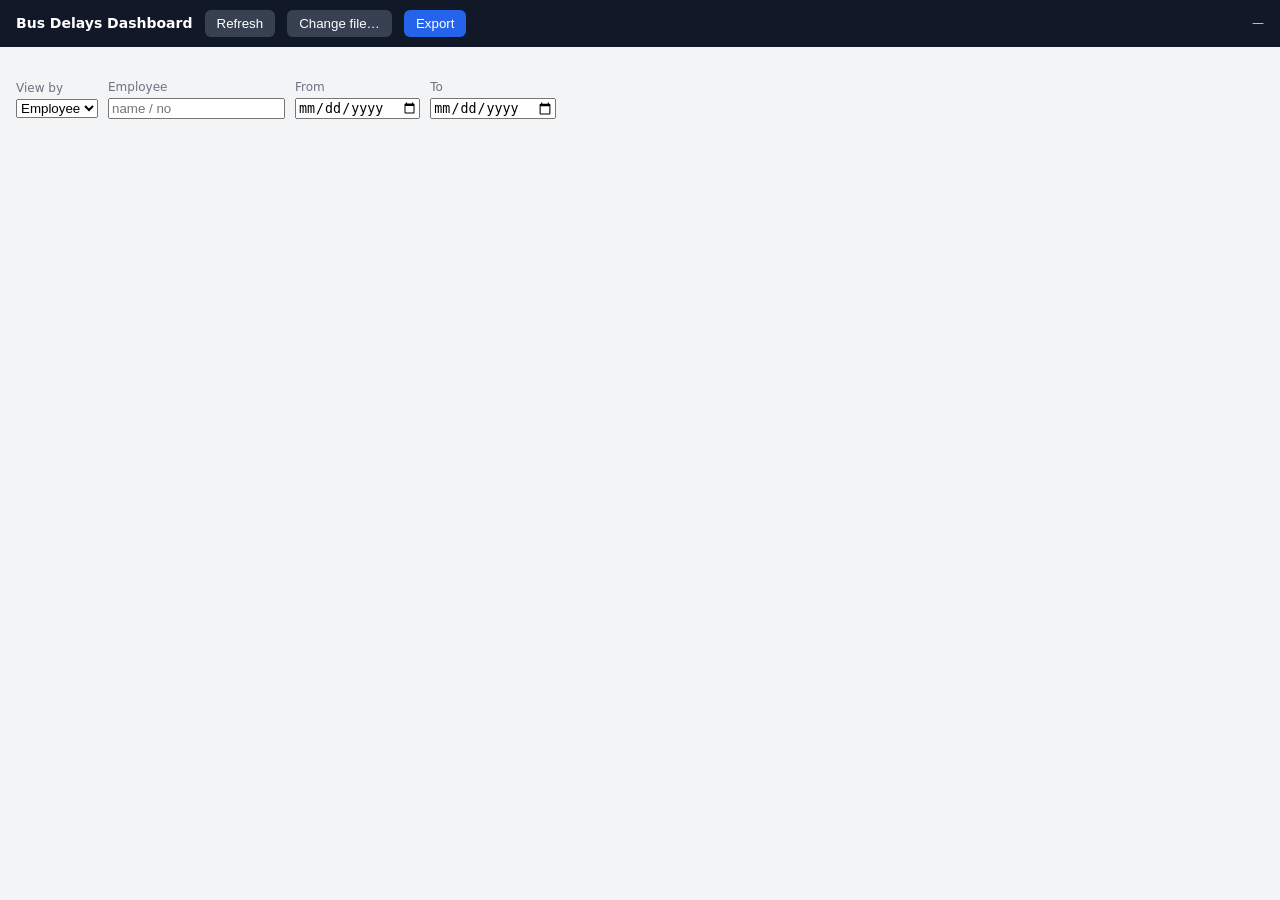
==== src/web/index.html @ 095be754 "feat: dashboard HTML/CSS mockup" ====
<!doctype html>
<html dir="auto">
<head>
  <meta charset="utf-8">
  <title>Bus Delays Dashboard</title>
  <link rel="stylesheet" href="styles.css">
</head>
<body>
  <header>
    <strong>Bus Delays Dashboard</strong>
    <button id="btn-refresh" class="secondary">Refresh</button>
    <button id="btn-file" class="secondary">Change file…</button>
    <button id="btn-export">Export</button>
    <span class="path" id="path">—</span>
  </header>
  <section class="cards" id="cards"></section>
  <section class="filters" id="filters">
    <label>View by
      <select id="view">
        <option value="employee">Employee</option>
        <option value="route">Route</option>
        <option value="date">Date</option>
        <option value="week">Week</option>
        <option value="weekday">Weekday</option>
      </select>
    </label>
    <label>Employee <input id="f-emp" type="search" placeholder="name / no"></label>
    <label>From <input id="f-from" type="date"></label>
    <label>To <input id="f-to" type="date"></label>
  </section>
  <table id="grid"><thead></thead><tbody></tbody></table>

  <script src="mock.js"></script>
  <script src="ui.js"></script>
</body>
</html>
---- src/web/styles.css ----
* { box-sizing: border-box; }
body { margin: 0; font: 14px/1.4 "Segoe UI", system-ui, sans-serif;
       color: #1f2937; background: #f3f4f6; }
header { display: flex; align-items: center; gap: 12px; padding: 10px 16px;
         background: #111827; color: #fff; }
header .path { font-size: 12px; opacity: .8; margin-left: auto;
               max-width: 40%; overflow: hidden; text-overflow: ellipsis;
               white-space: nowrap; }
button { padding: 6px 12px; border: 0; border-radius: 6px; cursor: pointer;
         background: #2563eb; color: #fff; }
button.secondary { background: #374151; }
.cards { display: flex; gap: 12px; padding: 12px 16px; flex-wrap: wrap; }
.card { background: #fff; border-radius: 8px; padding: 10px 14px; min-width: 120px;
        box-shadow: 0 1px 2px rgba(0,0,0,.06); }
.card .v { font-size: 22px; font-weight: 700; }
.card .l { font-size: 12px; color: #6b7280; }
.filters { display: flex; gap: 10px; padding: 8px 16px; flex-wrap: wrap;
           align-items: center; }
.filters label { font-size: 12px; color: #6b7280; display: flex;
                 flex-direction: column; gap: 2px; }
table { width: calc(100% - 32px); margin: 8px 16px; border-collapse: collapse;
        background: #fff; }
th, td { padding: 7px 10px; text-align: start; border-bottom: 1px solid #e5e7eb; }
th { position: sticky; top: 0; background: #f9fafb; cursor: pointer;
     user-select: none; }
tbody tr:nth-child(even) { background: #fafafa; }
tbody tr.detail { background: #eef2ff; font-size: 13px; }
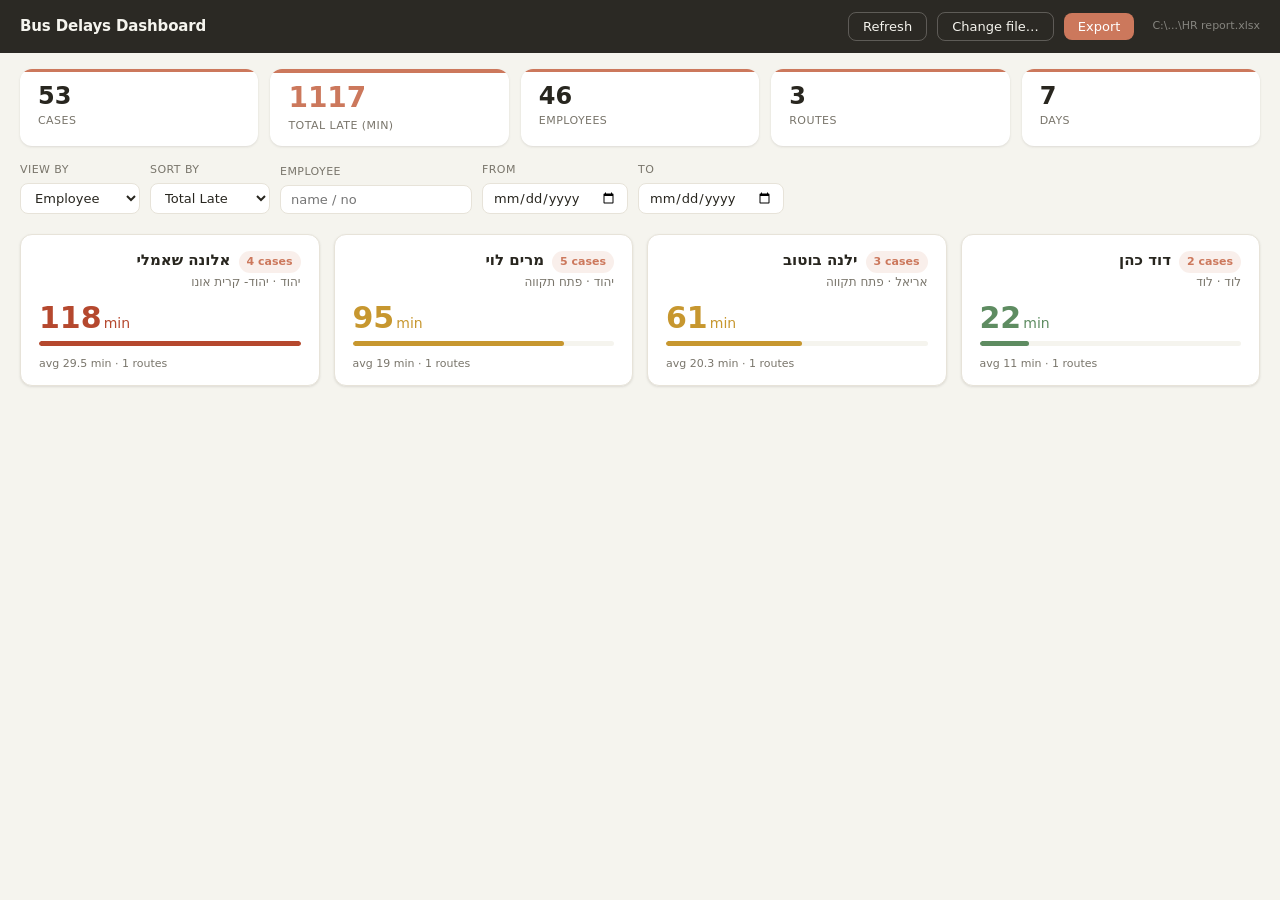
==== commit 8fdf2b5b: "feat: redesign dashboard with Claude design language and card layout Replace flat table with respons" ====
--- a/src/web/index.html
+++ b/src/web/index.html
@@ -1,5 +1,5 @@
 <!doctype html>
-<html dir="auto">
+<html lang="en">
 <head>
   <meta charset="utf-8">
   <title>Bus Delays Dashboard</title>
@@ -7,14 +7,17 @@
 </head>
 <body>
   <header>
-    <strong>Bus Delays Dashboard</strong>
+    <span class="app-title">Bus Delays Dashboard</span>
+    <div class="spacer"></div>
     <button id="btn-refresh" class="secondary">Refresh</button>
     <button id="btn-file" class="secondary">Change file…</button>
-    <button id="btn-export">Export</button>
+    <button id="btn-export" class="primary">Export</button>
     <span class="path" id="path">—</span>
   </header>
-  <section class="cards" id="cards"></section>
-  <section class="filters" id="filters">
+
+  <section class="totals-strip" id="totals-strip"></section>
+
+  <section class="controls">
     <label>View by
       <select id="view">
         <option value="employee">Employee</option>
@@ -24,11 +27,19 @@
         <option value="weekday">Weekday</option>
       </select>
     </label>
+    <label>Sort by
+      <select id="sort-by">
+        <option value="total_late">Total Late</option>
+        <option value="cases">Cases</option>
+        <option value="avg_late">Avg Late</option>
+      </select>
+    </label>
     <label>Employee <input id="f-emp" type="search" placeholder="name / no"></label>
     <label>From <input id="f-from" type="date"></label>
     <label>To <input id="f-to" type="date"></label>
   </section>
-  <table id="grid"><thead></thead><tbody></tbody></table>
+
+  <div class="cards-grid" id="cards-grid"></div>
 
   <script src="mock.js"></script>
   <script src="ui.js"></script>
--- a/src/web/styles.css
+++ b/src/web/styles.css
@@ -1,27 +1,257 @@
-* { box-sizing: border-box; }
-body { margin: 0; font: 14px/1.4 "Segoe UI", system-ui, sans-serif;
-       color: #1f2937; background: #f3f4f6; }
-header { display: flex; align-items: center; gap: 12px; padding: 10px 16px;
-         background: #111827; color: #fff; }
-header .path { font-size: 12px; opacity: .8; margin-left: auto;
-               max-width: 40%; overflow: hidden; text-overflow: ellipsis;
-               white-space: nowrap; }
-button { padding: 6px 12px; border: 0; border-radius: 6px; cursor: pointer;
-         background: #2563eb; color: #fff; }
-button.secondary { background: #374151; }
-.cards { display: flex; gap: 12px; padding: 12px 16px; flex-wrap: wrap; }
-.card { background: #fff; border-radius: 8px; padding: 10px 14px; min-width: 120px;
-        box-shadow: 0 1px 2px rgba(0,0,0,.06); }
-.card .v { font-size: 22px; font-weight: 700; }
-.card .l { font-size: 12px; color: #6b7280; }
-.filters { display: flex; gap: 10px; padding: 8px 16px; flex-wrap: wrap;
-           align-items: center; }
-.filters label { font-size: 12px; color: #6b7280; display: flex;
-                 flex-direction: column; gap: 2px; }
-table { width: calc(100% - 32px); margin: 8px 16px; border-collapse: collapse;
-        background: #fff; }
-th, td { padding: 7px 10px; text-align: start; border-bottom: 1px solid #e5e7eb; }
-th { position: sticky; top: 0; background: #f9fafb; cursor: pointer;
-     user-select: none; }
-tbody tr:nth-child(even) { background: #fafafa; }
-tbody tr.detail { background: #eef2ff; font-size: 13px; }
+/* ── Design tokens ──────────────────────────────────────────── */
+:root {
+  --bg:          #F5F4EE;
+  --surface:     #FFFFFF;
+  --border:      #E7E3D9;
+  --ink:         #28261F;
+  --muted:       #79756B;
+  --clay:        #CC785C;
+  --clay-deep:   #B0613F;
+  --header-bg:   #2B2924;
+  --header-fg:   #F5F4EE;
+  --ok:          #5E8C61;
+  --warn:        #C7972F;
+  --bad:         #B5482E;
+  --shadow:      0 1px 3px rgba(40,33,20,.08), 0 1px 2px rgba(40,33,20,.04);
+  --shadow-lg:   0 4px 12px rgba(40,33,20,.12), 0 2px 4px rgba(40,33,20,.06);
+  --radius-card: 12px;
+  --radius-ctrl: 8px;
+  --font:        "Segoe UI", system-ui, -apple-system, sans-serif;
+}
+
+/* ── Reset ──────────────────────────────────────────────────── */
+*, *::before, *::after { box-sizing: border-box; }
+body {
+  margin: 0;
+  font: 14px/1.5 var(--font);
+  color: var(--ink);
+  background: var(--bg);
+  min-height: 100vh;
+}
+
+/* ── Header ─────────────────────────────────────────────────── */
+header {
+  display: flex;
+  align-items: center;
+  gap: 10px;
+  padding: 12px 20px;
+  background: var(--header-bg);
+  color: var(--header-fg);
+  position: sticky;
+  top: 0;
+  z-index: 100;
+}
+header .app-title {
+  font-size: 15px;
+  font-weight: 700;
+  letter-spacing: -.01em;
+  color: var(--header-fg);
+  margin-right: 6px;
+}
+header .spacer { flex: 1; }
+header .path {
+  font-size: 11px;
+  color: rgba(245,244,238,.45);
+  max-width: 34%;
+  overflow: hidden;
+  text-overflow: ellipsis;
+  white-space: nowrap;
+  margin-left: 8px;
+}
+
+/* ── Buttons ─────────────────────────────────────────────────── */
+button {
+  font: 13px/1 var(--font);
+  padding: 7px 14px;
+  border-radius: var(--radius-ctrl);
+  cursor: pointer;
+  transition: background .15s, box-shadow .15s;
+  white-space: nowrap;
+}
+button.primary {
+  background: var(--clay);
+  color: #fff;
+  border: none;
+}
+button.primary:hover { background: var(--clay-deep); }
+button.secondary {
+  background: transparent;
+  color: var(--header-fg);
+  border: 1px solid rgba(245,244,238,.25);
+}
+button.secondary:hover { background: rgba(245,244,238,.08); }
+
+/* ── Totals strip ────────────────────────────────────────────── */
+.totals-strip {
+  display: flex;
+  gap: 12px;
+  padding: 16px 20px 4px;
+  flex-wrap: wrap;
+}
+.t-card {
+  background: var(--surface);
+  border-radius: var(--radius-card);
+  box-shadow: var(--shadow);
+  padding: 14px 18px 12px;
+  min-width: 110px;
+  flex: 1;
+  position: relative;
+  overflow: hidden;
+}
+.t-card::before {
+  content: "";
+  position: absolute;
+  top: 0; left: 0; right: 0;
+  height: 3px;
+  background: var(--clay);
+  border-radius: var(--radius-card) var(--radius-card) 0 0;
+}
+.t-card.hero::before { height: 4px; }
+.t-card .t-val {
+  font-size: 24px;
+  font-weight: 700;
+  line-height: 1.1;
+  color: var(--ink);
+}
+.t-card.hero .t-val {
+  color: var(--clay);
+  font-size: 28px;
+}
+.t-card .t-label {
+  font-size: 11px;
+  color: var(--muted);
+  margin-top: 4px;
+  text-transform: uppercase;
+  letter-spacing: .04em;
+}
+
+/* ── Controls row ────────────────────────────────────────────── */
+.controls {
+  display: flex;
+  gap: 10px;
+  padding: 12px 20px;
+  flex-wrap: wrap;
+  align-items: flex-end;
+}
+.controls label {
+  font-size: 11px;
+  color: var(--muted);
+  text-transform: uppercase;
+  letter-spacing: .04em;
+  display: flex;
+  flex-direction: column;
+  gap: 4px;
+}
+.controls select,
+.controls input {
+  font: 13px var(--font);
+  color: var(--ink);
+  background: var(--surface);
+  border: 1px solid var(--border);
+  border-radius: var(--radius-ctrl);
+  padding: 6px 10px;
+  outline: none;
+  transition: border-color .15s;
+  min-width: 120px;
+}
+.controls select:focus,
+.controls input:focus { border-color: var(--clay); }
+
+/* ── Cards grid ──────────────────────────────────────────────── */
+.cards-grid {
+  display: grid;
+  grid-template-columns: repeat(auto-fill, minmax(260px, 1fr));
+  gap: 14px;
+  padding: 8px 20px 24px;
+}
+
+/* ── Data card ───────────────────────────────────────────────── */
+.d-card {
+  background: var(--surface);
+  border-radius: var(--radius-card);
+  box-shadow: var(--shadow);
+  padding: 16px 18px 14px;
+  display: flex;
+  flex-direction: column;
+  border: 1px solid var(--border);
+  transition: transform .15s, box-shadow .15s;
+}
+.d-card:hover {
+  transform: translateY(-1px);
+  box-shadow: var(--shadow-lg);
+}
+.d-card .card-head {
+  display: flex;
+  justify-content: space-between;
+  align-items: flex-start;
+  gap: 8px;
+  margin-bottom: 2px;
+}
+.d-card .card-title {
+  font-size: 15px;
+  font-weight: 700;
+  color: var(--ink);
+  line-height: 1.25;
+  flex: 1;
+  word-break: break-word;
+}
+.d-card .cases-badge {
+  font-size: 11px;
+  font-weight: 600;
+  padding: 3px 8px;
+  border-radius: 20px;
+  background: rgba(204,120,92,.12);
+  color: var(--clay);
+  white-space: nowrap;
+  flex-shrink: 0;
+}
+.d-card .card-sub {
+  font-size: 12px;
+  color: var(--muted);
+  margin-bottom: 12px;
+  line-height: 1.3;
+}
+.d-card .hero-metric {
+  font-size: 30px;
+  font-weight: 800;
+  line-height: 1;
+  margin-bottom: 8px;
+}
+.d-card .hero-unit {
+  font-size: 14px;
+  font-weight: 500;
+  margin-left: 2px;
+}
+.sev-ok   { color: var(--ok); }
+.sev-warn { color: var(--warn); }
+.sev-bad  { color: var(--bad); }
+.d-card .bar-track {
+  height: 5px;
+  background: var(--bg);
+  border-radius: 3px;
+  overflow: hidden;
+  margin-bottom: 10px;
+}
+.d-card .bar-fill {
+  height: 100%;
+  border-radius: 3px;
+  transition: width .3s ease;
+}
+.bar-fill.sev-ok   { background: var(--ok); }
+.bar-fill.sev-warn { background: var(--warn); }
+.bar-fill.sev-bad  { background: var(--bad); }
+.d-card .card-foot {
+  font-size: 11px;
+  color: var(--muted);
+  line-height: 1.4;
+  margin-top: auto;
+}
+
+/* ── Empty state ─────────────────────────────────────────────── */
+.empty-state {
+  text-align: center;
+  padding: 56px 20px;
+  color: var(--muted);
+  font-size: 14px;
+  grid-column: 1 / -1;
+}
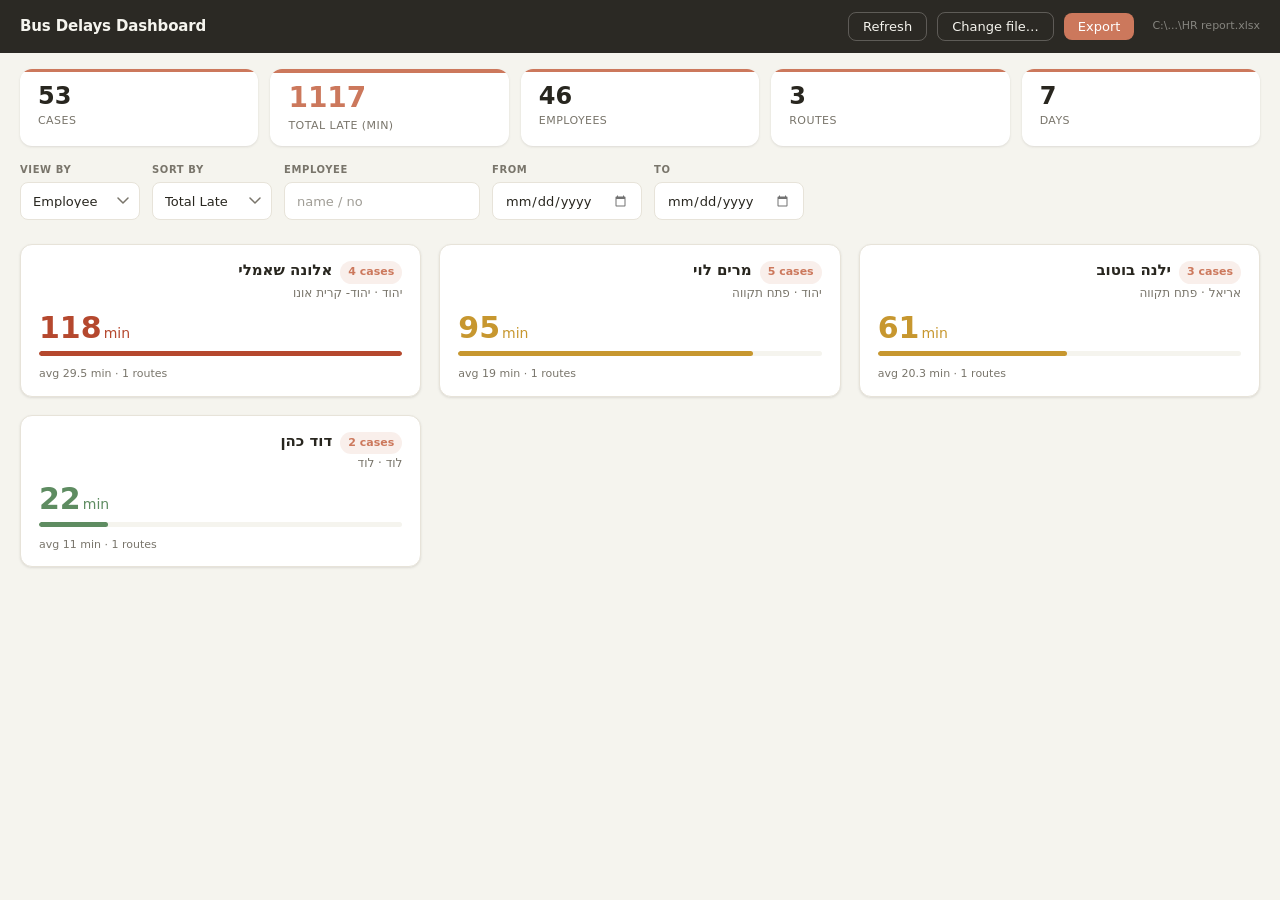
==== commit daf64197: "feat: full-height scrollable layout + surname autocomplete - html/body height:100% + body flex colum" ====
--- a/src/web/index.html
+++ b/src/web/index.html
@@ -1,5 +1,5 @@
 <!doctype html>
-<html lang="en">
+<html lang="en" dir="auto">
 <head>
   <meta charset="utf-8">
   <title>Bus Delays Dashboard</title>
@@ -34,12 +34,19 @@
         <option value="avg_late">Avg Late</option>
       </select>
     </label>
-    <label>Employee <input id="f-emp" type="search" placeholder="name / no"></label>
+    <label>Employee
+      <div class="emp-wrap">
+        <input id="f-emp" type="search" placeholder="name / no">
+        <div id="emp-suggest" class="suggest" hidden></div>
+      </div>
+    </label>
     <label>From <input id="f-from" type="date"></label>
     <label>To <input id="f-to" type="date"></label>
   </section>
 
-  <div class="cards-grid" id="cards-grid"></div>
+  <div class="cards-area" id="cards-area">
+    <div class="cards-grid" id="cards-grid"></div>
+  </div>
 
   <script src="mock.js"></script>
   <script src="ui.js"></script>
--- a/src/web/styles.css
+++ b/src/web/styles.css
@@ -21,12 +21,18 @@
 
 /* ── Reset ──────────────────────────────────────────────────── */
 *, *::before, *::after { box-sizing: border-box; }
+html, body {
+  height: 100%;
+  margin: 0;
+}
 body {
-  margin: 0;
   font: 14px/1.5 var(--font);
   color: var(--ink);
   background: var(--bg);
-  min-height: 100vh;
+  width: 100%;
+  display: flex;
+  flex-direction: column;
+  height: 100vh;
 }
 
 /* ── Header ─────────────────────────────────────────────────── */
@@ -87,6 +93,7 @@
   gap: 12px;
   padding: 16px 20px 4px;
   flex-wrap: wrap;
+  width: 100%;
 }
 .t-card {
   background: var(--surface);
@@ -128,41 +135,143 @@
 /* ── Controls row ────────────────────────────────────────────── */
 .controls {
   display: flex;
-  gap: 10px;
+  gap: 12px;
   padding: 12px 20px;
   flex-wrap: wrap;
   align-items: flex-end;
+  width: 100%;
 }
 .controls label {
-  font-size: 11px;
+  font-size: 10px;
+  font-weight: 600;
   color: var(--muted);
   text-transform: uppercase;
-  letter-spacing: .04em;
+  letter-spacing: .06em;
   display: flex;
   flex-direction: column;
-  gap: 4px;
-}
+  gap: 5px;
+}
+
+/* unified base for all form controls */
 .controls select,
+.controls input[type=search],
+.controls input[type=date],
+.controls input[type=text],
 .controls input {
-  font: 13px var(--font);
+  font: 13px/1 var(--font);
   color: var(--ink);
   background: var(--surface);
   border: 1px solid var(--border);
   border-radius: var(--radius-ctrl);
-  padding: 6px 10px;
+  padding: 0 12px;
+  height: 38px;
   outline: none;
-  transition: border-color .15s;
+  transition: border-color .15s, box-shadow .15s;
   min-width: 120px;
-}
+  -webkit-appearance: none;
+  -moz-appearance: none;
+  appearance: none;
+}
+
+/* hover */
+.controls select:hover,
+.controls input[type=search]:hover,
+.controls input[type=date]:hover,
+.controls input[type=text]:hover,
+.controls input:hover {
+  border-color: #D8D3C7;
+}
+
+/* focus */
 .controls select:focus,
-.controls input:focus { border-color: var(--clay); }
+.controls input[type=search]:focus,
+.controls input[type=date]:focus,
+.controls input[type=text]:focus,
+.controls input:focus {
+  border-color: var(--clay);
+  box-shadow: 0 0 0 3px rgba(204,120,92,.18);
+}
+
+/* custom select arrow — muted chevron SVG */
+.controls select {
+  background-image: url("data:image/svg+xml,%3Csvg xmlns='http://www.w3.org/2000/svg' width='12' height='8' viewBox='0 0 12 8'%3E%3Cpath d='M1 1l5 5 5-5' stroke='%2379756B' stroke-width='1.5' fill='none' stroke-linecap='round' stroke-linejoin='round'/%3E%3C/svg%3E");
+  background-repeat: no-repeat;
+  background-position: right 10px center;
+  padding-right: 30px;
+  cursor: pointer;
+}
+
+/* employee search — slightly wider */
+.controls input[type=search],
+.controls input[type=text] {
+  min-width: 160px;
+}
+
+/* employee autocomplete wrapper */
+.emp-wrap {
+  position: relative;
+}
+
+/* suggestions dropdown */
+.suggest {
+  position: absolute;
+  top: 100%;
+  left: 0;
+  right: 0;
+  z-index: 20;
+  background: var(--surface);
+  border: 1px solid var(--border);
+  border-radius: var(--radius-ctrl);
+  box-shadow: var(--shadow-lg);
+  max-height: 240px;
+  overflow-y: auto;
+  margin-top: 4px;
+}
+.suggest[hidden] { display: none; }
+.suggest-item {
+  padding: 8px 12px;
+  cursor: pointer;
+  font-size: 13px;
+  color: var(--ink);
+  border-bottom: 1px solid var(--border);
+}
+.suggest-item:last-child { border-bottom: none; }
+.suggest-item:hover { background: var(--bg); }
+
+/* date inputs */
+.controls input[type=date] {
+  min-width: 140px;
+}
+
+/* date picker indicator */
+.controls input[type=date]::-webkit-calendar-picker-indicator {
+  opacity: .55;
+  cursor: pointer;
+}
+.controls input[type=date]::-webkit-calendar-picker-indicator:hover {
+  opacity: .85;
+}
+
+/* placeholder text */
+.controls input::placeholder {
+  color: var(--muted);
+  opacity: .7;
+}
+
+/* ── Cards area (scrollable, fills remaining height) ─────────── */
+.cards-area {
+  flex: 1;
+  min-height: 0;
+  overflow-y: auto;
+}
 
 /* ── Cards grid ──────────────────────────────────────────────── */
 .cards-grid {
   display: grid;
-  grid-template-columns: repeat(auto-fill, minmax(260px, 1fr));
-  gap: 14px;
-  padding: 8px 20px 24px;
+  grid-template-columns: repeat(auto-fit, minmax(300px, 1fr));
+  gap: 18px;
+  padding: 12px 20px 28px;
+  width: 100%;
 }
 
 /* ── Data card ───────────────────────────────────────────────── */
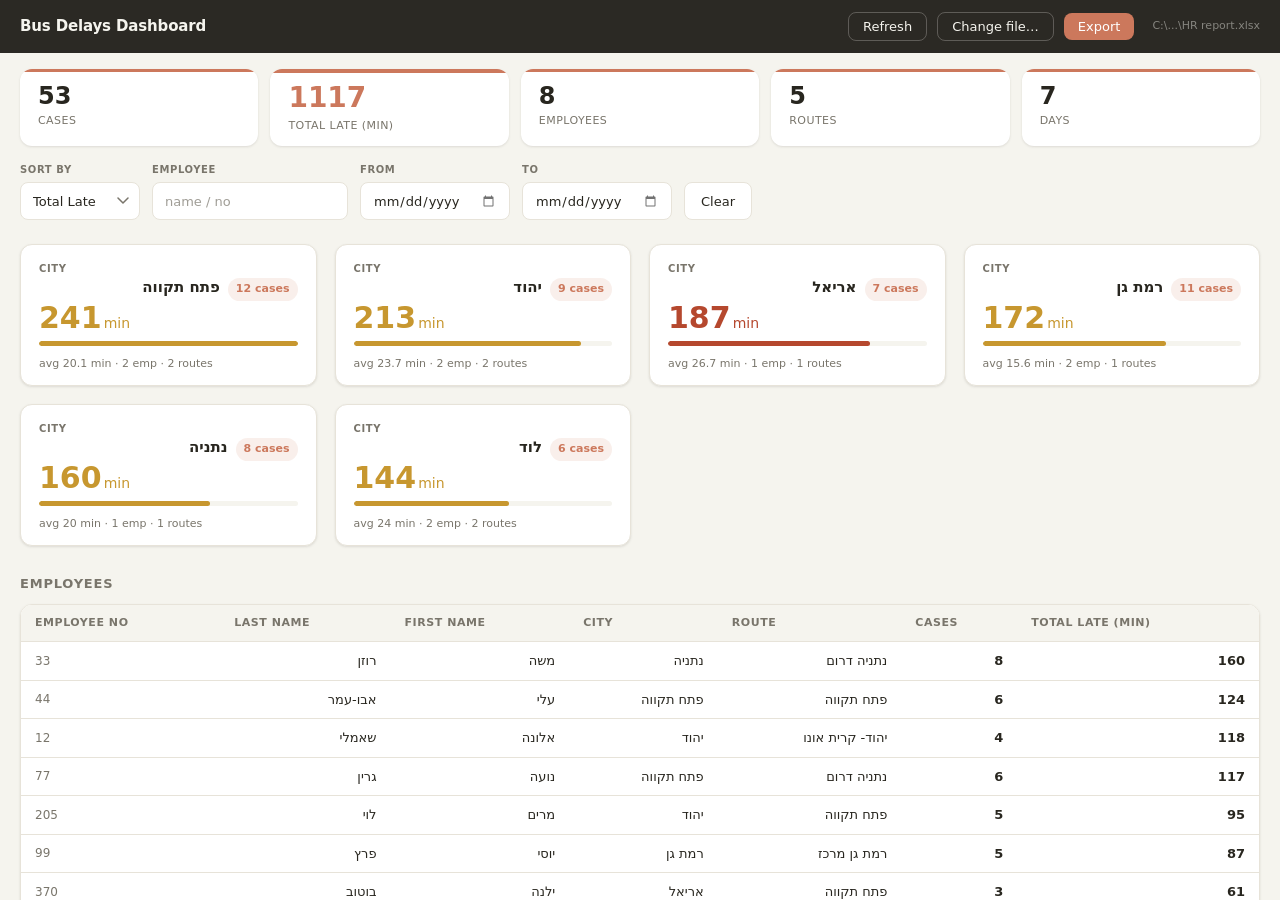
==== commit 1e269cc4: "feat: Power BI-style dashboard — city cards with cross-filtering + payout table" ====
--- a/src/web/index.html
+++ b/src/web/index.html
@@ -18,15 +18,6 @@
   <section class="totals-strip" id="totals-strip"></section>
 
   <section class="controls">
-    <label>View by
-      <select id="view">
-        <option value="employee">Employee</option>
-        <option value="route">Route</option>
-        <option value="date">Date</option>
-        <option value="week">Week</option>
-        <option value="weekday">Weekday</option>
-      </select>
-    </label>
     <label>Sort by
       <select id="sort-by">
         <option value="total_late">Total Late</option>
@@ -42,10 +33,34 @@
     </label>
     <label>From <input id="f-from" type="date"></label>
     <label>To <input id="f-to" type="date"></label>
+    <label class="clear-wrap">
+      <span class="label-spacer">&nbsp;</span>
+      <button id="btn-clear" class="secondary clear-btn">Clear</button>
+    </label>
   </section>
 
-  <div class="cards-area" id="cards-area">
+  <div class="scroll-area" id="scroll-area">
     <div class="cards-grid" id="cards-grid"></div>
+
+    <section class="emp-table-section">
+      <h2 class="section-heading">Employees</h2>
+      <div class="table-wrap">
+        <table id="emp-table" class="emp-table">
+          <thead>
+            <tr>
+              <th>Employee No</th>
+              <th>Last Name</th>
+              <th>First Name</th>
+              <th>City</th>
+              <th>Route</th>
+              <th>Cases</th>
+              <th>Total Late (min)</th>
+            </tr>
+          </thead>
+          <tbody id="emp-tbody"></tbody>
+        </table>
+      </div>
+    </section>
   </div>
 
   <script src="mock.js"></script>
--- a/src/web/styles.css
+++ b/src/web/styles.css
@@ -46,6 +46,7 @@
   position: sticky;
   top: 0;
   z-index: 100;
+  flex-shrink: 0;
 }
 header .app-title {
   font-size: 15px;
@@ -87,6 +88,16 @@
 }
 button.secondary:hover { background: rgba(245,244,238,.08); }
 
+/* Clear button lives outside header — override colour */
+button.clear-btn {
+  background: var(--surface);
+  color: var(--ink);
+  border: 1px solid var(--border);
+  height: 38px;
+  padding: 0 16px;
+}
+button.clear-btn:hover { background: var(--bg); }
+
 /* ── Totals strip ────────────────────────────────────────────── */
 .totals-strip {
   display: flex;
@@ -94,6 +105,7 @@
   padding: 16px 20px 4px;
   flex-wrap: wrap;
   width: 100%;
+  flex-shrink: 0;
 }
 .t-card {
   background: var(--surface);
@@ -140,6 +152,7 @@
   flex-wrap: wrap;
   align-items: flex-end;
   width: 100%;
+  flex-shrink: 0;
 }
 .controls label {
   font-size: 10px;
@@ -150,6 +163,12 @@
   display: flex;
   flex-direction: column;
   gap: 5px;
+}
+.controls .label-spacer {
+  display: block;
+  font-size: 10px;
+  line-height: 1;
+  user-select: none;
 }
 
 /* unified base for all form controls */
@@ -258,8 +277,8 @@
   opacity: .7;
 }
 
-/* ── Cards area (scrollable, fills remaining height) ─────────── */
-.cards-area {
+/* ── Scroll area (fills remaining height, contains grid + table) */
+.scroll-area {
   flex: 1;
   min-height: 0;
   overflow-y: auto;
@@ -268,9 +287,9 @@
 /* ── Cards grid ──────────────────────────────────────────────── */
 .cards-grid {
   display: grid;
-  grid-template-columns: repeat(auto-fit, minmax(300px, 1fr));
+  grid-template-columns: repeat(auto-fit, minmax(240px, 1fr));
   gap: 18px;
-  padding: 12px 20px 28px;
+  padding: 12px 20px 20px;
   width: 100%;
 }
 
@@ -283,12 +302,41 @@
   display: flex;
   flex-direction: column;
   border: 1px solid var(--border);
-  transition: transform .15s, box-shadow .15s;
+  transition: transform .15s, box-shadow .15s, opacity .2s, border-color .15s, background .15s;
+  cursor: pointer;
 }
 .d-card:hover {
   transform: translateY(-1px);
   box-shadow: var(--shadow-lg);
 }
+
+/* ── Cross-filter states ─────────────────────────────────────── */
+.d-card.card-selected {
+  border: 2px solid var(--clay);
+  background: rgba(204,120,92,.06);
+}
+.d-card.card-selected:hover {
+  transform: translateY(-1px);
+  box-shadow: var(--shadow-lg);
+}
+.d-card.card-dim {
+  opacity: 0.45;
+}
+.d-card.card-dim:hover {
+  transform: none;
+  box-shadow: var(--shadow);
+}
+
+/* city label above name */
+.d-card .card-city-label {
+  font-size: 10px;
+  font-weight: 600;
+  color: var(--muted);
+  text-transform: uppercase;
+  letter-spacing: .06em;
+  margin-bottom: 2px;
+}
+
 .d-card .card-head {
   display: flex;
   justify-content: space-between;
@@ -364,3 +412,75 @@
   font-size: 14px;
   grid-column: 1 / -1;
 }
+
+/* ── Employees table section ─────────────────────────────────── */
+.emp-table-section {
+  padding: 0 20px 32px;
+}
+.section-heading {
+  font-size: 13px;
+  font-weight: 700;
+  color: var(--muted);
+  text-transform: uppercase;
+  letter-spacing: .06em;
+  margin: 0 0 10px;
+  padding-top: 8px;
+}
+.table-wrap {
+  overflow-x: auto;
+  border-radius: var(--radius-card);
+  box-shadow: var(--shadow);
+  border: 1px solid var(--border);
+}
+.emp-table {
+  width: 100%;
+  border-collapse: collapse;
+  font-size: 13px;
+  background: var(--surface);
+}
+.emp-table thead tr {
+  background: var(--bg);
+  position: sticky;
+  top: 0;
+  z-index: 5;
+}
+.emp-table thead th {
+  padding: 10px 14px;
+  text-align: left;
+  font-size: 11px;
+  font-weight: 700;
+  color: var(--muted);
+  text-transform: uppercase;
+  letter-spacing: .05em;
+  border-bottom: 1px solid var(--border);
+  white-space: nowrap;
+}
+.emp-table tbody tr {
+  border-bottom: 1px solid var(--border);
+  transition: background .1s;
+}
+.emp-table tbody tr:last-child {
+  border-bottom: none;
+}
+.emp-table tbody tr:hover {
+  background: var(--bg);
+}
+.emp-table td {
+  padding: 9px 14px;
+  color: var(--ink);
+  vertical-align: middle;
+}
+.emp-table td.num-cell {
+  font-weight: 600;
+  text-align: right;
+}
+.emp-table .emp-no-cell {
+  color: var(--muted);
+  font-size: 12px;
+}
+.emp-table-empty {
+  text-align: center;
+  padding: 32px 20px;
+  color: var(--muted);
+  font-size: 13px;
+}
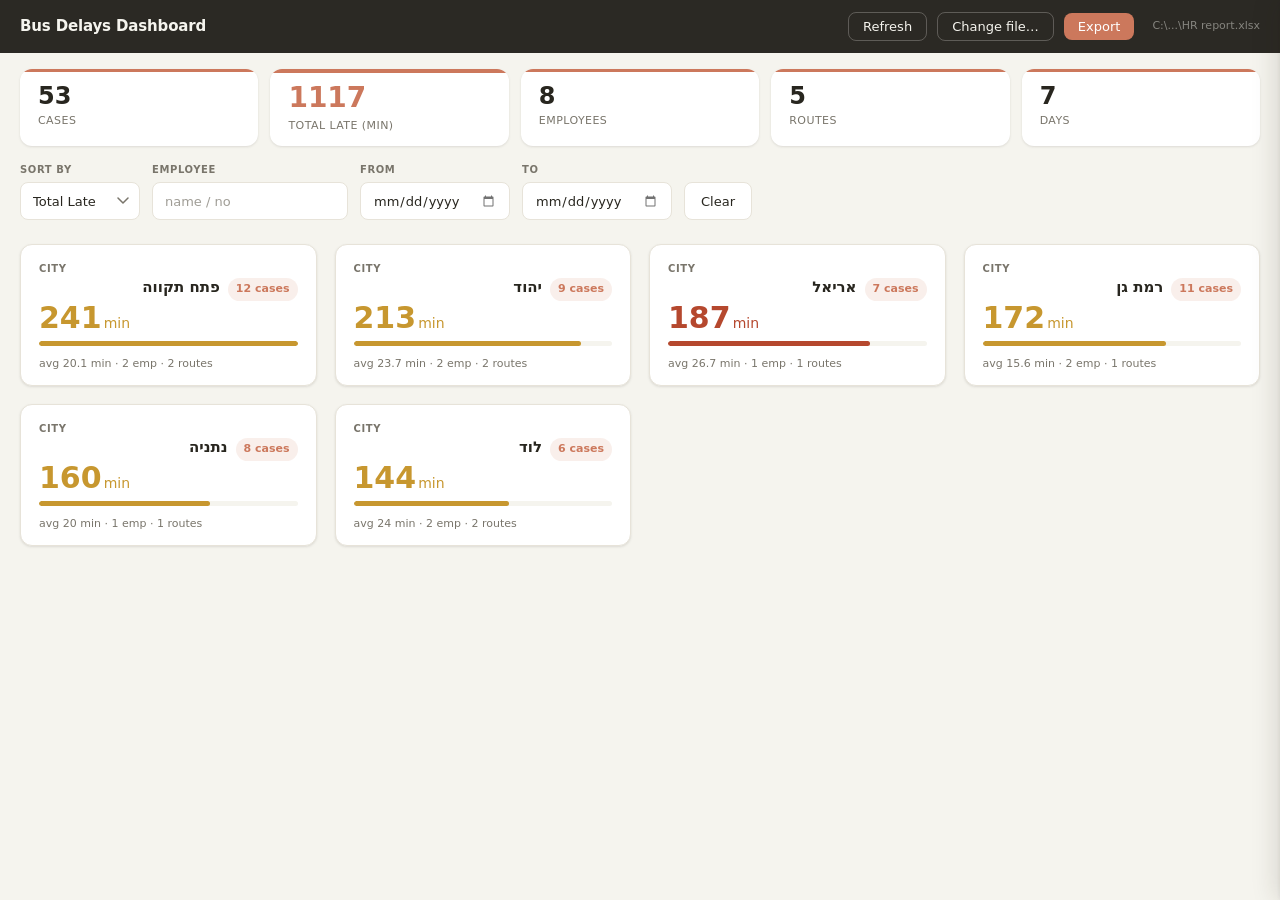
==== commit 47dfd164: "feat: employees as animated slide-in drill drawer (card-rows), clean default dashboard Replace perma" ====
--- a/src/web/index.html
+++ b/src/web/index.html
@@ -41,27 +41,23 @@
 
   <div class="scroll-area" id="scroll-area">
     <div class="cards-grid" id="cards-grid"></div>
+  </div>
 
-    <section class="emp-table-section">
-      <h2 class="section-heading">Employees</h2>
-      <div class="table-wrap">
-        <table id="emp-table" class="emp-table">
-          <thead>
-            <tr>
-              <th>Employee No</th>
-              <th>Last Name</th>
-              <th>First Name</th>
-              <th>City</th>
-              <th>Route</th>
-              <th>Cases</th>
-              <th>Total Late (min)</th>
-            </tr>
-          </thead>
-          <tbody id="emp-tbody"></tbody>
-        </table>
+  <!-- Backdrop overlay -->
+  <div id="emp-overlay" class="emp-overlay"></div>
+
+  <!-- Slide-in drawer -->
+  <aside id="emp-drawer" class="emp-drawer" role="dialog" aria-modal="true" aria-label="Employee details">
+    <div class="drawer-header">
+      <div class="drawer-title-block">
+        <span class="drawer-label">EMPLOYEES</span>
+        <span class="drawer-city" id="drawer-city" dir="auto"></span>
       </div>
-    </section>
-  </div>
+      <span class="drawer-count" id="drawer-count"></span>
+      <button id="drawer-close" class="drawer-close" aria-label="Close">&times;</button>
+    </div>
+    <div class="drawer-body" id="drawer-body"></div>
+  </aside>
 
   <script src="mock.js"></script>
   <script src="ui.js"></script>
--- a/src/web/styles.css
+++ b/src/web/styles.css
@@ -413,74 +413,176 @@
   grid-column: 1 / -1;
 }
 
-/* ── Employees table section ─────────────────────────────────── */
-.emp-table-section {
-  padding: 0 20px 32px;
-}
-.section-heading {
+/* ── Drawer backdrop overlay ─────────────────────────────────── */
+.emp-overlay {
+  position: fixed;
+  inset: 0;
+  background: rgba(40, 33, 20, 0.38);
+  z-index: 200;
+  opacity: 0;
+  pointer-events: none;
+  transition: opacity .25s ease;
+}
+.emp-overlay.overlay-visible {
+  opacity: 1;
+  pointer-events: auto;
+}
+
+/* ── Slide-in drawer ─────────────────────────────────────────── */
+.emp-drawer {
+  position: fixed;
+  top: 0;
+  right: 0;
+  width: 390px;
+  max-width: 92vw;
+  height: 100%;
+  background: var(--surface);
+  box-shadow: -4px 0 24px rgba(40, 33, 20, .14), -1px 0 4px rgba(40, 33, 20, .06);
+  z-index: 210;
+  display: flex;
+  flex-direction: column;
+  transform: translateX(100%);
+  transition: transform .28s ease;
+}
+.emp-drawer.drawer-open {
+  transform: translateX(0);
+}
+
+/* ── Drawer header ───────────────────────────────────────────── */
+.drawer-header {
+  display: flex;
+  align-items: center;
+  gap: 10px;
+  padding: 16px 18px 14px;
+  border-bottom: 1px solid var(--border);
+  flex-shrink: 0;
+  background: var(--surface);
+}
+.drawer-title-block {
+  flex: 1;
+  min-width: 0;
+  display: flex;
+  flex-direction: column;
+  gap: 2px;
+}
+.drawer-label {
+  font-size: 10px;
+  font-weight: 700;
+  color: var(--muted);
+  text-transform: uppercase;
+  letter-spacing: .07em;
+}
+.drawer-city {
+  font-size: 16px;
+  font-weight: 700;
+  color: var(--ink);
+  line-height: 1.2;
+  white-space: nowrap;
+  overflow: hidden;
+  text-overflow: ellipsis;
+}
+.drawer-count {
+  font-size: 12px;
+  color: var(--muted);
+  white-space: nowrap;
+  flex-shrink: 0;
+}
+.drawer-close {
+  font-size: 20px;
+  line-height: 1;
+  width: 32px;
+  height: 32px;
+  padding: 0;
+  display: flex;
+  align-items: center;
+  justify-content: center;
+  background: transparent;
+  color: var(--muted);
+  border: 1px solid var(--border);
+  border-radius: 50%;
+  cursor: pointer;
+  flex-shrink: 0;
+  transition: background .15s, color .15s;
+}
+.drawer-close:hover {
+  background: var(--bg);
+  color: var(--ink);
+}
+
+/* ── Drawer scrollable body ──────────────────────────────────── */
+.drawer-body {
+  flex: 1;
+  overflow-y: auto;
+  padding: 14px 14px 24px;
+  display: flex;
+  flex-direction: column;
+  gap: 8px;
+}
+
+/* ── Employee card-row ───────────────────────────────────────── */
+.emp-card {
+  background: var(--bg);
+  border: 1px solid var(--border);
+  border-radius: var(--radius-ctrl);
+  padding: 10px 14px;
+  display: flex;
+  align-items: center;
+  gap: 12px;
+  opacity: 0;
+  animation: emp-fade-in .22s ease forwards;
+}
+@keyframes emp-fade-in {
+  to { opacity: 1; }
+}
+.emp-card-info {
+  flex: 1;
+  min-width: 0;
+}
+.emp-card-name {
+  font-size: 14px;
+  font-weight: 700;
+  color: var(--ink);
+  white-space: nowrap;
+  overflow: hidden;
+  text-overflow: ellipsis;
+}
+.emp-card-sub {
+  font-size: 12px;
+  color: var(--muted);
+  margin-top: 2px;
+  white-space: nowrap;
+  overflow: hidden;
+  text-overflow: ellipsis;
+}
+.emp-card-meta {
+  display: flex;
+  flex-direction: column;
+  align-items: flex-end;
+  gap: 4px;
+  flex-shrink: 0;
+}
+.emp-card-late {
+  font-size: 16px;
+  font-weight: 800;
+  line-height: 1;
+}
+.emp-card-cases {
+  font-size: 11px;
+  font-weight: 600;
+  padding: 2px 8px;
+  border-radius: 20px;
+  background: rgba(204, 120, 92, .12);
+  color: var(--clay);
+  white-space: nowrap;
+}
+.emp-card-no {
+  font-size: 11px;
+  color: var(--muted);
+  margin-top: 1px;
+}
+.drawer-empty {
+  text-align: center;
+  padding: 40px 20px;
+  color: var(--muted);
   font-size: 13px;
-  font-weight: 700;
-  color: var(--muted);
-  text-transform: uppercase;
-  letter-spacing: .06em;
-  margin: 0 0 10px;
-  padding-top: 8px;
-}
-.table-wrap {
-  overflow-x: auto;
-  border-radius: var(--radius-card);
-  box-shadow: var(--shadow);
-  border: 1px solid var(--border);
-}
-.emp-table {
-  width: 100%;
-  border-collapse: collapse;
-  font-size: 13px;
-  background: var(--surface);
-}
-.emp-table thead tr {
-  background: var(--bg);
-  position: sticky;
-  top: 0;
-  z-index: 5;
-}
-.emp-table thead th {
-  padding: 10px 14px;
-  text-align: left;
-  font-size: 11px;
-  font-weight: 700;
-  color: var(--muted);
-  text-transform: uppercase;
-  letter-spacing: .05em;
-  border-bottom: 1px solid var(--border);
-  white-space: nowrap;
-}
-.emp-table tbody tr {
-  border-bottom: 1px solid var(--border);
-  transition: background .1s;
-}
-.emp-table tbody tr:last-child {
-  border-bottom: none;
-}
-.emp-table tbody tr:hover {
-  background: var(--bg);
-}
-.emp-table td {
-  padding: 9px 14px;
-  color: var(--ink);
-  vertical-align: middle;
-}
-.emp-table td.num-cell {
-  font-weight: 600;
-  text-align: right;
-}
-.emp-table .emp-no-cell {
-  color: var(--muted);
-  font-size: 12px;
-}
-.emp-table-empty {
-  text-align: center;
-  padding: 32px 20px;
-  color: var(--muted);
-  font-size: 13px;
-}
+}
